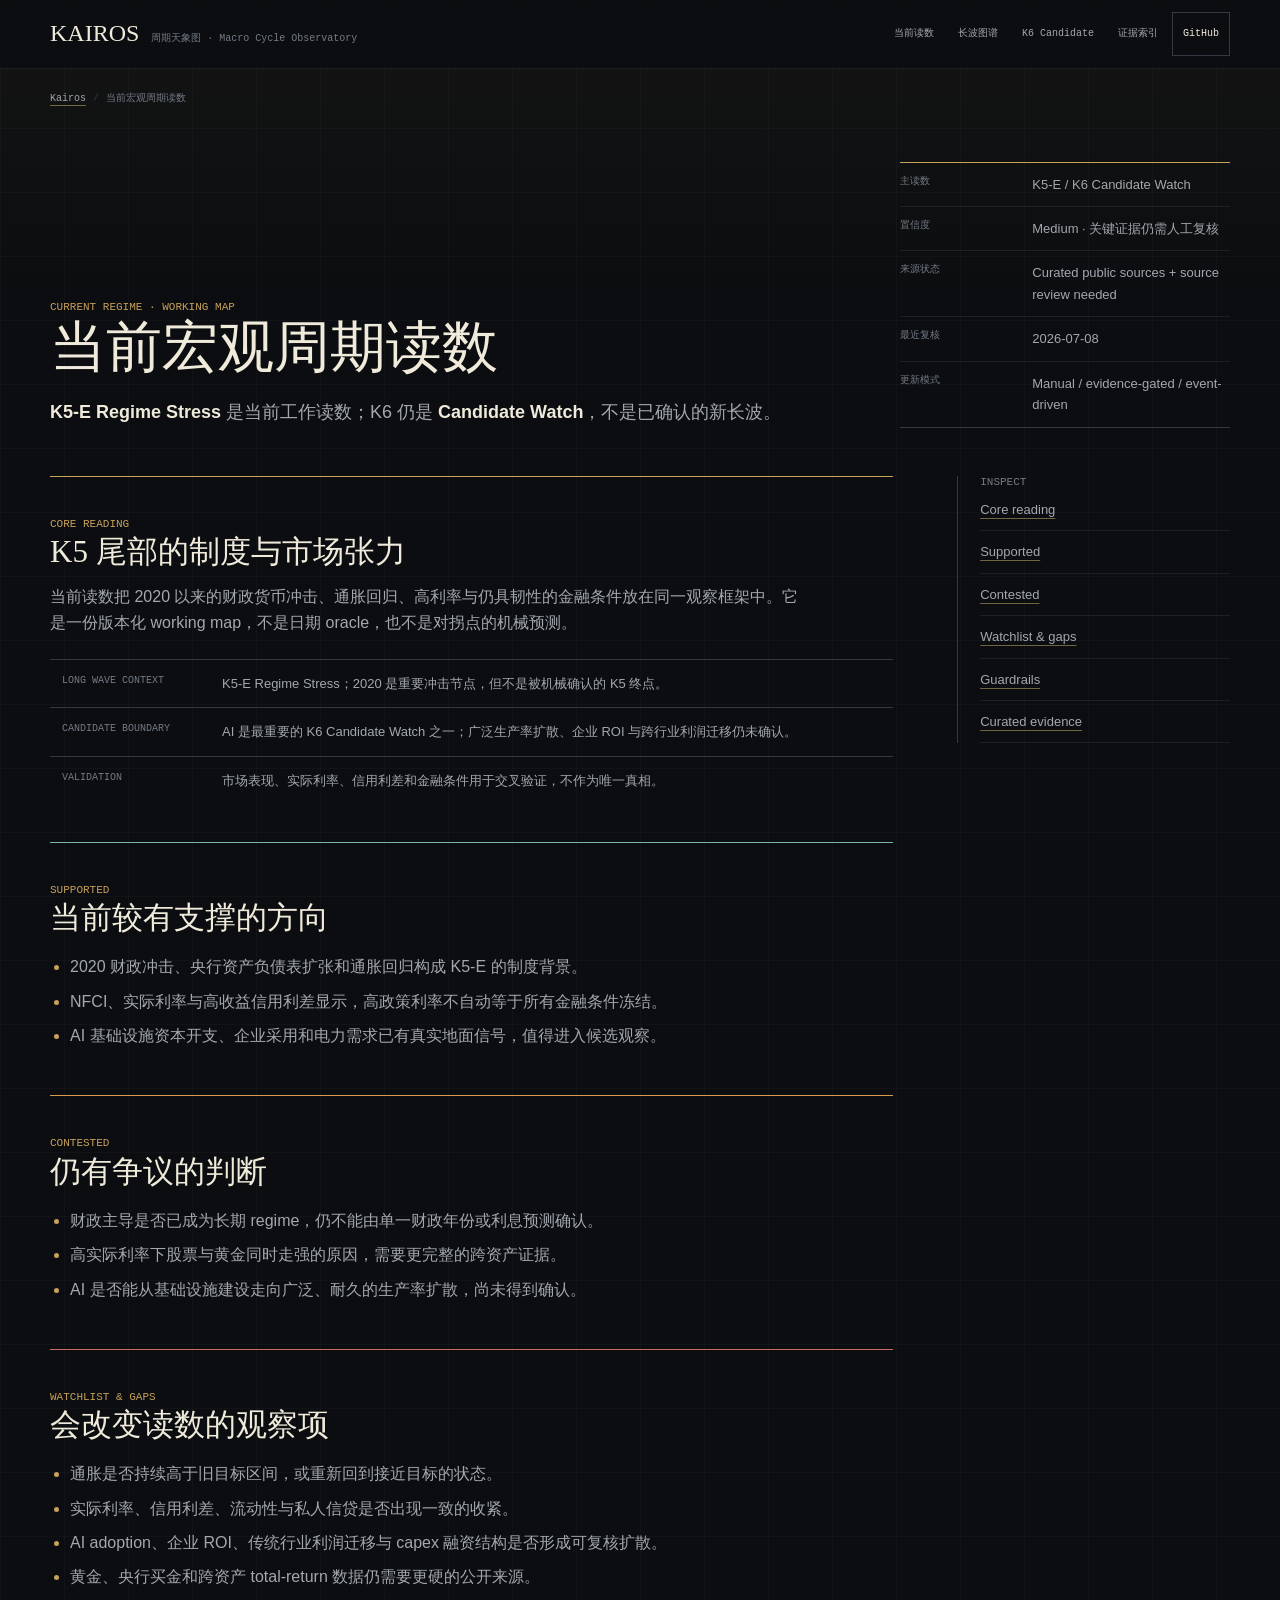
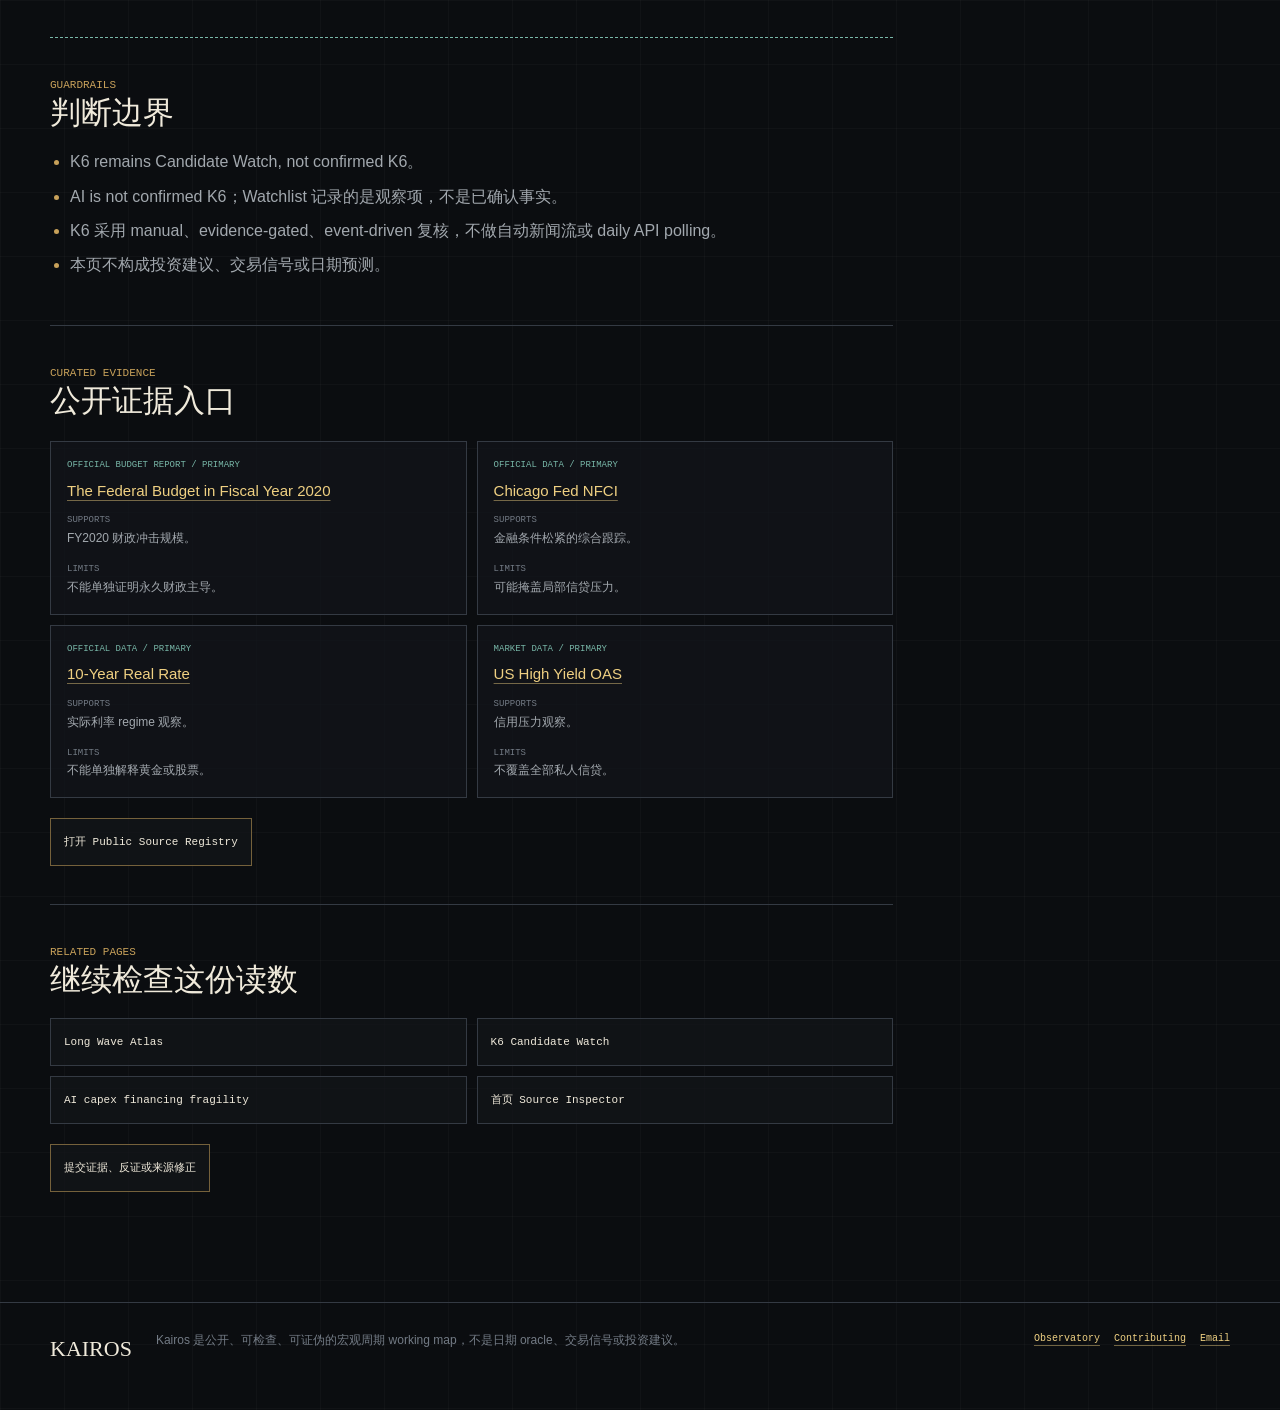
==== current-regime/index.html @ 4eb1f1d3 "feat: add indexable research pages for seo v0.2" ====
<!doctype html>
<html lang="zh-CN">
<head>
  <meta charset="utf-8">
  <meta name="viewport" content="width=device-width,initial-scale=1">
  <title>当前宏观周期读数 | Kairos 周期天象图</title>
  <meta name="description" content="Kairos 当前宏观周期工作读数：K5-E Regime Stress 与 K6 Candidate Watch，包含证据状态、争议、观察项和人工复核边界。">
  <meta name="robots" content="index, follow">
  <meta name="theme-color" content="#0b0d10">
  <link rel="canonical" href="https://kairos-atlas.com/current-regime/">
  <link rel="icon" href="/favicon.svg" type="image/svg+xml" sizes="any">
  <meta property="og:type" content="website">
  <meta property="og:site_name" content="Kairos · 周期天象图">
  <meta property="og:title" content="当前宏观周期读数 | Kairos 周期天象图">
  <meta property="og:description" content="K5-E Regime Stress 与 K6 Candidate Watch：一份带证据状态、争议与人工复核边界的工作地图。">
  <meta property="og:url" content="https://kairos-atlas.com/current-regime/">
  <meta property="og:image" content="https://kairos-atlas.com/assets/social/kairos-github-preview.png">
  <meta name="twitter:card" content="summary_large_image">
  <meta name="twitter:title" content="当前宏观周期读数 | Kairos">
  <meta name="twitter:description" content="K5-E Regime Stress / K6 Candidate Watch，manual、evidence-gated、event-driven。">
  <meta name="twitter:image" content="https://kairos-atlas.com/assets/social/kairos-github-preview.png">
  <link rel="stylesheet" href="/assets/css/research-pages.css">
  <script type="application/ld+json">
  {
    "@context":"https://schema.org",
    "@graph":[
      {
        "@type":"WebPage",
        "@id":"https://kairos-atlas.com/current-regime/#page",
        "url":"https://kairos-atlas.com/current-regime/",
        "name":"当前宏观周期读数 | Kairos 周期天象图",
        "description":"Kairos 当前宏观周期工作读数：K5-E Regime Stress 与 K6 Candidate Watch，包含证据状态、争议、观察项和人工复核边界。",
        "inLanguage":"zh-CN",
        "dateModified":"2026-07-11",
        "isAccessibleForFree":true,
        "image":"https://kairos-atlas.com/assets/social/kairos-github-preview.png"
      },
      {
        "@type":"BreadcrumbList",
        "itemListElement":[
          {"@type":"ListItem","position":1,"name":"Kairos","item":"https://kairos-atlas.com/"},
          {"@type":"ListItem","position":2,"name":"当前宏观周期读数","item":"https://kairos-atlas.com/current-regime/"}
        ]
      }
    ]
  }
  </script>
</head>
<body>
  <header class="topbar">
    <div class="shell topbar-inner">
      <a class="brand" href="/"><strong>KAIROS</strong><span>周期天象图 · Macro Cycle Observatory</span></a>
      <nav class="site-nav" aria-label="主要导航">
        <a href="/current-regime/" aria-current="page">当前读数</a>
        <a href="/long-wave-atlas/">长波图谱</a>
        <a href="/research/k6-candidate-watch/">K6 Candidate</a>
        <a href="/research/source-registry/">证据索引</a>
        <a class="github" href="https://github.com/nickzhuchen66/kairos-atlas">GitHub</a>
      </nav>
    </div>
  </header>

  <main>
    <div class="shell">
      <nav class="breadcrumb" aria-label="面包屑">
        <a href="/">Kairos</a><span aria-hidden="true">/</span><span>当前宏观周期读数</span>
      </nav>
      <header class="page-hero">
        <div>
          <div class="eyebrow">Current Regime · Working Map</div>
          <h1>当前宏观周期读数</h1>
          <p class="answer"><strong>K5-E Regime Stress</strong> 是当前工作读数；K6 仍是 <strong class="candidate">Candidate Watch</strong>，不是已确认的新长波。</p>
        </div>
        <div class="status-ledger" aria-label="当前读数状态">
          <div class="status-row"><span>主读数</span><span>K5-E / K6 Candidate Watch</span></div>
          <div class="status-row"><span>置信度</span><span>Medium · 关键证据仍需人工复核</span></div>
          <div class="status-row"><span>来源状态</span><span>Curated public sources + source review needed</span></div>
          <div class="status-row"><span>最近复核</span><span>2026-07-08</span></div>
          <div class="status-row"><span>更新模式</span><span>Manual / evidence-gated / event-driven</span></div>
        </div>
      </header>

      <div class="main-layout">
        <article class="prose">
          <section class="section" id="reading">
            <div class="section-label">Core Reading</div>
            <h2>K5 尾部的制度与市场张力</h2>
            <p>当前读数把 2020 以来的财政货币冲击、通胀回归、高利率与仍具韧性的金融条件放在同一观察框架中。它是一份版本化 working map，不是日期 oracle，也不是对拐点的机械预测。</p>
            <table class="signal-table">
              <tbody>
                <tr><th>Long Wave Context</th><td>K5-E Regime Stress；2020 是重要冲击节点，但不是被机械确认的 K5 终点。</td></tr>
                <tr><th>Candidate Boundary</th><td>AI 是最重要的 K6 Candidate Watch 之一；广泛生产率扩散、企业 ROI 与跨行业利润迁移仍未确认。</td></tr>
                <tr><th>Validation</th><td>市场表现、实际利率、信用利差和金融条件用于交叉验证，不作为唯一真相。</td></tr>
              </tbody>
            </table>
          </section>

          <section class="section supported" id="supported">
            <div class="section-label">Supported</div>
            <h2>当前较有支撑的方向</h2>
            <ul>
              <li>2020 财政冲击、央行资产负债表扩张和通胀回归构成 K5-E 的制度背景。</li>
              <li>NFCI、实际利率与高收益信用利差显示，高政策利率不自动等于所有金融条件冻结。</li>
              <li>AI 基础设施资本开支、企业采用和电力需求已有真实地面信号，值得进入候选观察。</li>
            </ul>
          </section>

          <section class="section contested" id="contested">
            <div class="section-label">Contested</div>
            <h2>仍有争议的判断</h2>
            <ul>
              <li>财政主导是否已成为长期 regime，仍不能由单一财政年份或利息预测确认。</li>
              <li>高实际利率下股票与黄金同时走强的原因，需要更完整的跨资产证据。</li>
              <li>AI 是否能从基础设施建设走向广泛、耐久的生产率扩散，尚未得到确认。</li>
            </ul>
          </section>

          <section class="section gaps" id="watchlist">
            <div class="section-label">Watchlist & Gaps</div>
            <h2>会改变读数的观察项</h2>
            <ul>
              <li>通胀是否持续高于旧目标区间，或重新回到接近目标的状态。</li>
              <li>实际利率、信用利差、流动性与私人信贷是否出现一致的收紧。</li>
              <li>AI adoption、企业 ROI、传统行业利润迁移与 capex 融资结构是否形成可复核扩散。</li>
              <li>黄金、央行买金和跨资产 total-return 数据仍需要更硬的公开来源。</li>
            </ul>
          </section>

          <section class="section guardrails" id="guardrails">
            <div class="section-label">Guardrails</div>
            <h2>判断边界</h2>
            <ul>
              <li>K6 remains Candidate Watch, not confirmed K6。</li>
              <li>AI is not confirmed K6；Watchlist 记录的是观察项，不是已确认事实。</li>
              <li>K6 采用 manual、evidence-gated、event-driven 复核，不做自动新闻流或 daily API polling。</li>
              <li>本页不构成投资建议、交易信号或日期预测。</li>
            </ul>
          </section>

          <section class="section" id="sources">
            <div class="section-label">Curated Evidence</div>
            <h2>公开证据入口</h2>
            <div class="source-list">
              <article class="source-card"><div class="source-type">official budget report / primary</div><h3><a href="https://www.cbo.gov/publication/57170">The Federal Budget in Fiscal Year 2020</a></h3><p><b>Supports</b><br>FY2020 财政冲击规模。</p><p><b>Limits</b><br>不能单独证明永久财政主导。</p></article>
              <article class="source-card"><div class="source-type">official data / primary</div><h3><a href="https://fred.stlouisfed.org/series/NFCI">Chicago Fed NFCI</a></h3><p><b>Supports</b><br>金融条件松紧的综合跟踪。</p><p><b>Limits</b><br>可能掩盖局部信贷压力。</p></article>
              <article class="source-card"><div class="source-type">official data / primary</div><h3><a href="https://fred.stlouisfed.org/series/DFII10">10-Year Real Rate</a></h3><p><b>Supports</b><br>实际利率 regime 观察。</p><p><b>Limits</b><br>不能单独解释黄金或股票。</p></article>
              <article class="source-card"><div class="source-type">market data / primary</div><h3><a href="https://fred.stlouisfed.org/series/BAMLH0A0HYM2">US High Yield OAS</a></h3><p><b>Supports</b><br>信用压力观察。</p><p><b>Limits</b><br>不覆盖全部私人信贷。</p></article>
            </div>
            <a class="action-link" href="/research/source-registry/">打开 Public Source Registry</a>
          </section>

          <section class="section" id="related">
            <div class="section-label">Related Pages</div>
            <h2>继续检查这份读数</h2>
            <div class="related-links">
              <a href="/long-wave-atlas/">Long Wave Atlas</a>
              <a href="/research/k6-candidate-watch/">K6 Candidate Watch</a>
              <a href="/research/ai-capex-financing-fragility/">AI capex financing fragility</a>
              <a href="/#evidence">首页 Source Inspector</a>
            </div>
            <a class="action-link" href="https://github.com/nickzhuchen66/kairos-atlas/issues/new/choose">提交证据、反证或来源修正</a>
          </section>
        </article>

        <aside class="side-index" aria-label="页内导航">
          <h2>Inspect</h2>
          <a href="#reading">Core reading</a>
          <a href="#supported">Supported</a>
          <a href="#contested">Contested</a>
          <a href="#watchlist">Watchlist & gaps</a>
          <a href="#guardrails">Guardrails</a>
          <a href="#sources">Curated evidence</a>
        </aside>
      </div>
    </div>
  </main>

  <footer class="page-footer">
    <div class="shell footer-inner">
      <div class="footer-brand">KAIROS</div>
      <div class="footer-note">Kairos 是公开、可检查、可证伪的宏观周期 working map，不是日期 oracle、交易信号或投资建议。</div>
      <div class="footer-links"><a href="/">Observatory</a><a href="/CONTRIBUTING.md">Contributing</a><a href="mailto:nickzhuchen@gmail.com">Email</a></div>
    </div>
  </footer>
</body>
</html>
---- assets/css/research-pages.css ----
:root{
  --night:#0b0d10;
  --panel:#12151a;
  --panel-2:#171b22;
  --ink:#f0eadb;
  --muted:#a2a8ae;
  --quiet:#737b85;
  --line:#343a43;
  --line-soft:rgba(255,255,255,.075);
  --brass:#c8a15a;
  --brass-2:#efd082;
  --history:#7fa8cf;
  --candidate:#78b7a8;
  --contested:#d99a4e;
  --gap:#c96b62;
  --font-body:"PingFang SC","Microsoft YaHei","Noto Sans SC",-apple-system,BlinkMacSystemFont,"Segoe UI",sans-serif;
  --font-display:"Songti SC","STSong","Noto Serif SC",Georgia,serif;
  --font-mono:"SFMono-Regular","IBM Plex Mono",Consolas,monospace;
}

*{box-sizing:border-box}
html{scroll-behavior:smooth}
body{
  margin:0;
  background:
    linear-gradient(180deg,rgba(200,161,90,.05),transparent 300px),
    linear-gradient(90deg,rgba(255,255,255,.025) 1px,transparent 1px),
    linear-gradient(rgba(255,255,255,.025) 1px,transparent 1px),
    var(--night);
  background-size:auto,64px 64px,64px 64px,auto;
  color:var(--ink);
  font-family:var(--font-body);
  line-height:1.65;
}
a{color:var(--brass-2);text-decoration-color:rgba(239,208,130,.45);text-underline-offset:4px}
a:hover{color:#fff1bd}
a:focus-visible{outline:2px solid var(--brass-2);outline-offset:4px}
img{max-width:100%}
.shell{width:min(1180px,calc(100% - 44px));margin:0 auto;min-width:0}
.topbar{border-bottom:1px solid var(--line-soft);background:rgba(11,13,16,.94)}
.topbar-inner{min-height:68px;display:flex;align-items:center;justify-content:space-between;gap:24px}
.brand{display:flex;align-items:baseline;gap:12px;color:var(--ink);text-decoration:none;min-width:0}
.brand strong{font-family:var(--font-display);font-size:24px;font-weight:500}
.brand span{color:var(--quiet);font-family:var(--font-mono);font-size:10px}
.site-nav{display:flex;align-items:center;justify-content:flex-end;gap:4px;min-width:0}
.site-nav a{min-height:44px;display:inline-flex;align-items:center;padding:8px 10px;color:var(--muted);font-family:var(--font-mono);font-size:10px;text-decoration:none}
.site-nav a:hover{color:var(--ink)}
.site-nav .github{border:1px solid var(--line);color:var(--ink)}
.breadcrumb{display:flex;flex-wrap:wrap;gap:7px;align-items:center;padding:22px 0 0;color:var(--quiet);font-family:var(--font-mono);font-size:10px}
.breadcrumb a{color:var(--muted)}
.breadcrumb span[aria-hidden="true"]{color:var(--line)}
.page-hero{display:grid;grid-template-columns:minmax(0,1.55fr) minmax(280px,.65fr);gap:64px;padding:54px 0 48px;align-items:end}
.eyebrow,.section-label{color:var(--brass);font-family:var(--font-mono);font-size:11px;text-transform:uppercase}
h1,h2,h3{font-family:var(--font-display);font-weight:500;margin:0;color:var(--ink)}
h1{max-width:880px;font-size:56px;line-height:1.08}
h2{font-size:31px;line-height:1.2}
h3{font-size:21px;line-height:1.3}
.answer{max-width:780px;margin:20px 0 0;color:var(--muted);font-size:18px;line-height:1.7}
.answer strong{color:var(--ink);font-weight:600}
.status-ledger{border-top:1px solid var(--brass);border-bottom:1px solid var(--line)}
.status-row{display:grid;grid-template-columns:118px minmax(0,1fr);gap:14px;padding:11px 0;border-top:1px solid var(--line-soft)}
.status-row:first-child{border-top:0}
.status-row span:first-child{color:var(--quiet);font-family:var(--font-mono);font-size:10px;text-transform:uppercase}
.status-row span:last-child{color:var(--muted);font-size:13px;overflow-wrap:anywhere}
.main-layout{display:grid;grid-template-columns:minmax(0,1.7fr) minmax(250px,.55fr);gap:64px;padding:0 0 72px}
.prose{min-width:0}
.section{padding:38px 0;border-top:1px solid var(--line)}
.section:first-child{border-top-color:var(--brass)}
.section p{max-width:760px;color:var(--muted);margin:14px 0 0}
.section ul{margin:18px 0 0;padding-left:20px;color:var(--muted)}
.section li{margin:8px 0}
.section li::marker{color:var(--brass)}
.section.supported{border-top-color:var(--candidate)}
.section.contested{border-top-color:var(--contested)}
.section.gaps{border-top-color:var(--gap)}
.section.guardrails{border-top-style:dashed;border-top-color:var(--candidate)}
.side-index{align-self:start;position:sticky;top:18px;border-left:1px solid var(--line);padding-left:22px}
.side-index h2{font-family:var(--font-mono);font-size:11px;color:var(--quiet);text-transform:uppercase}
.side-index a{display:block;padding:10px 0;border-bottom:1px solid var(--line-soft);font-size:13px;color:var(--muted)}
.related-links{display:grid;grid-template-columns:repeat(2,minmax(0,1fr));gap:10px;margin-top:20px}
.related-links a,.action-link{min-height:48px;display:flex;align-items:center;padding:11px 13px;border:1px solid var(--line);background:rgba(18,21,26,.72);color:var(--ink);font-family:var(--font-mono);font-size:11px;text-decoration:none}
.related-links a:hover,.action-link:hover{border-color:var(--brass);background:rgba(200,161,90,.06)}
.action-link{width:max-content;max-width:100%;margin-top:20px;border-color:rgba(200,161,90,.55)}
.phase-chain{display:grid;grid-template-columns:repeat(5,minmax(0,1fr));gap:8px;margin-top:24px}
.phase-node{position:relative;min-width:0;min-height:180px;padding:17px 14px;border:1px solid var(--line);background:rgba(18,21,26,.74)}
.phase-node::before{content:"";display:block;width:10px;height:10px;margin-bottom:16px;border:1px solid var(--brass);transform:rotate(45deg)}
.phase-node.current{border-color:var(--brass-2);background:rgba(200,161,90,.09)}
.phase-code{color:var(--brass-2);font-family:var(--font-mono);font-size:11px}
.phase-node h3{margin-top:8px;font-family:var(--font-body);font-size:15px}
.phase-node p{margin:8px 0 0;color:var(--quiet);font-family:var(--font-mono);font-size:10px;line-height:1.5}
.candidate-band{display:grid;grid-template-columns:minmax(0,1fr) auto;gap:20px;align-items:center;margin-top:12px;padding:16px;border:1px dashed var(--candidate);color:var(--muted);background:rgba(120,183,168,.04)}
.candidate-band strong{display:block;color:var(--candidate);font-family:var(--font-mono);font-size:12px}
.candidate-band span{font-size:13px}
.signal-table{width:100%;margin-top:22px;border-collapse:collapse}
.signal-table th,.signal-table td{padding:13px 12px;border-top:1px solid var(--line);vertical-align:top;text-align:left}
.signal-table th{width:160px;color:var(--quiet);font-family:var(--font-mono);font-size:10px;font-weight:400;text-transform:uppercase}
.signal-table td{color:var(--muted);font-size:13px}
.source-list{display:grid;grid-template-columns:repeat(2,minmax(0,1fr));gap:10px;margin-top:22px}
.source-card{min-width:0;padding:16px;border:1px solid var(--line);background:rgba(18,21,26,.74)}
.source-card .source-type{color:var(--candidate);font-family:var(--font-mono);font-size:9px;text-transform:uppercase}
.source-card h3{margin-top:8px;font-family:var(--font-body);font-size:15px}
.source-card p{margin:9px 0 0;color:var(--muted);font-size:12px}
.source-card b{color:var(--quiet);font-family:var(--font-mono);font-size:9px;font-weight:400;text-transform:uppercase}
.source-card a{overflow-wrap:anywhere}
.registry-groups{display:grid;gap:38px}
.registry-group{border-top:1px solid var(--line);padding-top:26px}
.registry-group-head{display:grid;grid-template-columns:minmax(0,1fr) auto;gap:16px;align-items:end}
.registry-count{color:var(--quiet);font-family:var(--font-mono);font-size:10px}
.principles{display:grid;grid-template-columns:repeat(3,minmax(0,1fr));gap:1px;margin-top:22px;background:var(--line)}
.principle{padding:18px;background:var(--panel)}
.principle strong{display:block;color:var(--brass-2);font-family:var(--font-mono);font-size:10px}
.principle p{margin:8px 0 0;color:var(--muted);font-size:12px}
.page-footer{border-top:1px solid var(--line);padding:28px 0 42px}
.footer-inner{display:grid;grid-template-columns:auto minmax(0,1fr) auto;gap:24px;align-items:start}
.footer-brand{font-family:var(--font-display);font-size:22px}
.footer-note{max-width:680px;color:var(--quiet);font-size:12px}
.footer-links{display:flex;flex-wrap:wrap;gap:14px;justify-content:flex-end;font-family:var(--font-mono);font-size:10px}
.mono{font-family:var(--font-mono)}
.candidate{color:var(--candidate)}
.brass{color:var(--brass-2)}

@media(max-width:900px){
  .topbar-inner{align-items:flex-start;flex-direction:column;padding:12px 0}
  .site-nav{width:100%;justify-content:flex-start;flex-wrap:wrap}
  .page-hero,.main-layout{grid-template-columns:minmax(0,1fr);gap:30px}
  .side-index{position:static;border-left:0;border-top:1px solid var(--line);padding:22px 0 0}
  .phase-chain{grid-template-columns:repeat(2,minmax(0,1fr))}
  .phase-node.current{grid-column:span 2}
  .footer-inner{grid-template-columns:minmax(0,1fr)}
  .footer-links{justify-content:flex-start}
}

@media(max-width:560px){
  .shell{width:calc(100% - 28px)}
  .topbar-inner{gap:10px}
  .brand{width:100%;justify-content:space-between;gap:8px}
  .brand strong{font-size:22px}
  .brand span{text-align:right}
  .site-nav{display:grid;grid-template-columns:repeat(2,minmax(0,1fr));gap:2px}
  .site-nav a{justify-content:center;padding:8px 4px;border:1px solid var(--line-soft);text-align:center}
  .site-nav .github{grid-column:span 2}
  .breadcrumb{padding-top:16px}
  .page-hero{padding:36px 0 34px}
  h1{font-size:40px;overflow-wrap:anywhere}
  h2{font-size:27px}
  .answer{font-size:16px}
  .main-layout{padding-bottom:52px}
  .section{padding:30px 0}
  .status-row{grid-template-columns:90px minmax(0,1fr)}
  .phase-chain,.source-list,.related-links,.principles{grid-template-columns:minmax(0,1fr)}
  .phase-node,.phase-node.current{grid-column:auto;min-height:0}
  .candidate-band{grid-template-columns:minmax(0,1fr)}
  .signal-table,.signal-table tbody,.signal-table tr,.signal-table th,.signal-table td{display:block;width:100%}
  .signal-table tr{padding:12px 0;border-top:1px solid var(--line)}
  .signal-table th,.signal-table td{padding:3px 0;border:0}
  .registry-group-head{grid-template-columns:minmax(0,1fr)}
}

@media(prefers-reduced-motion:reduce){
  html{scroll-behavior:auto}
}
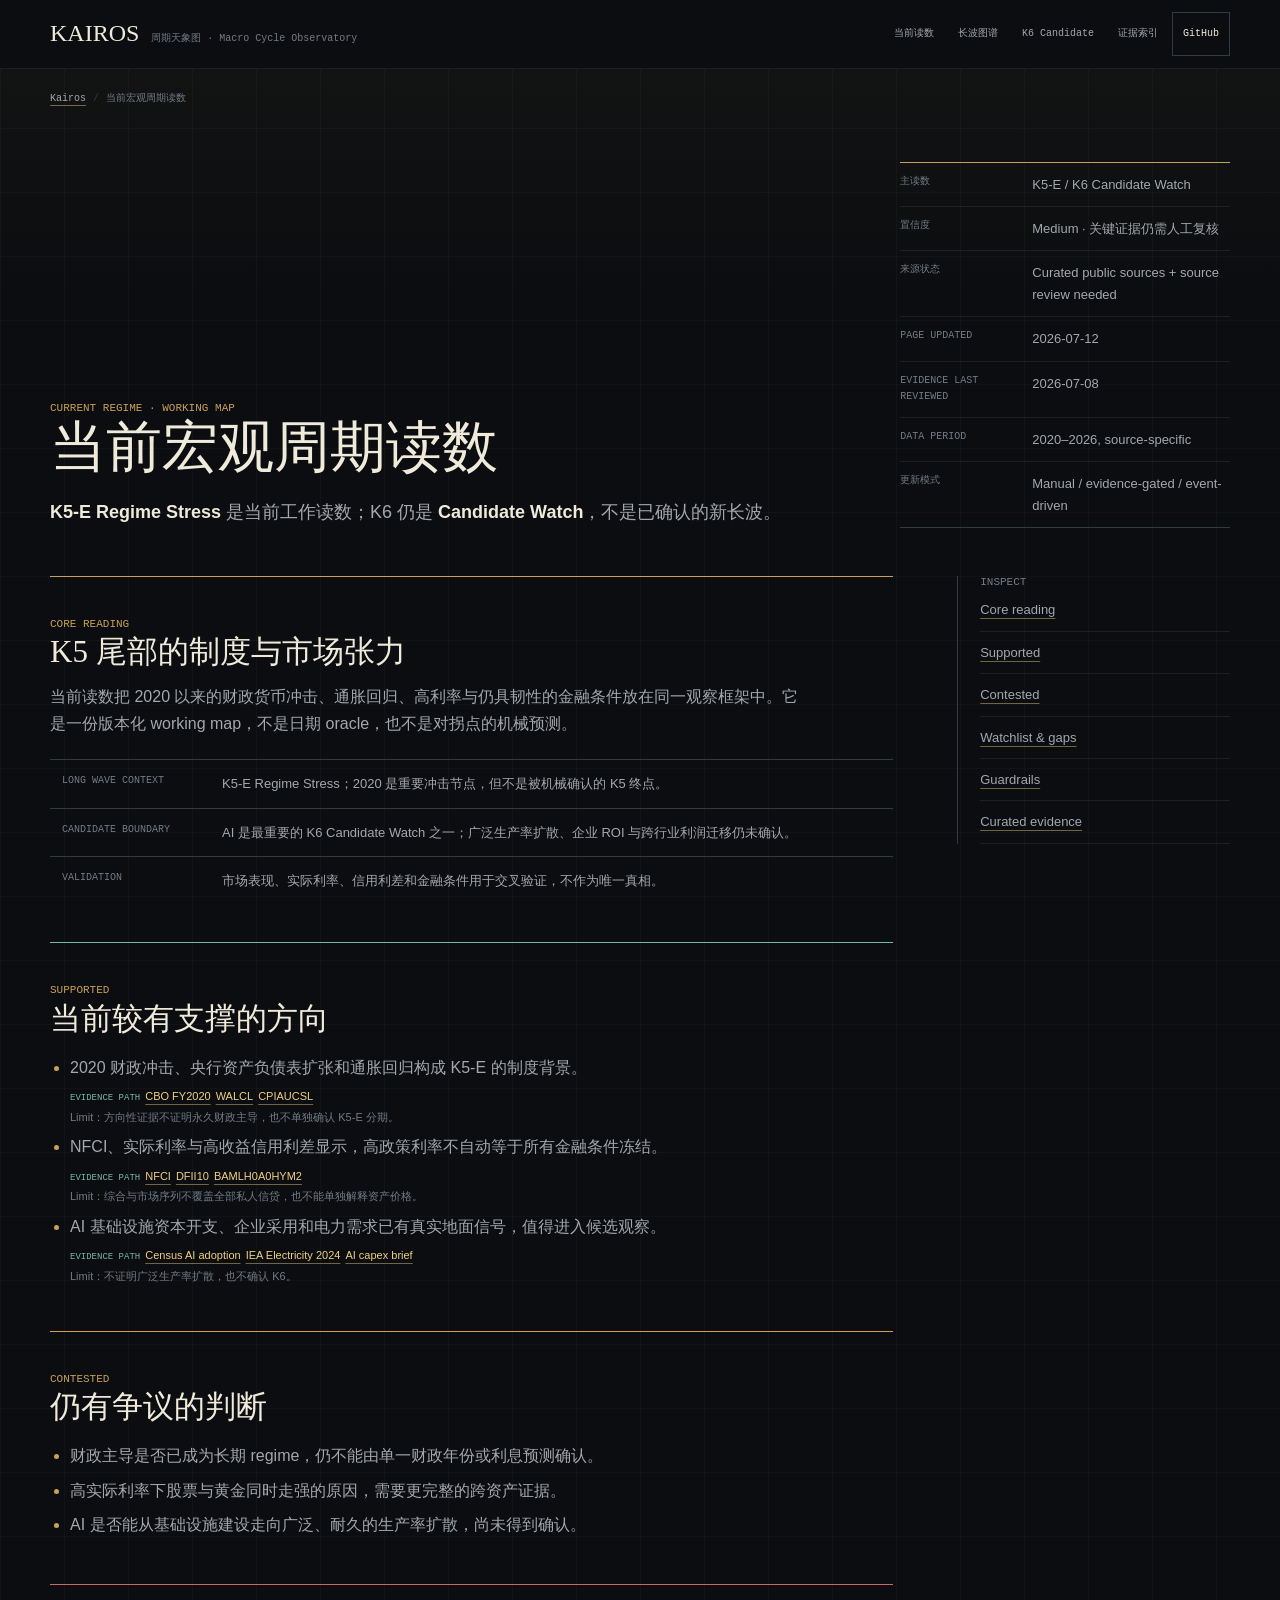
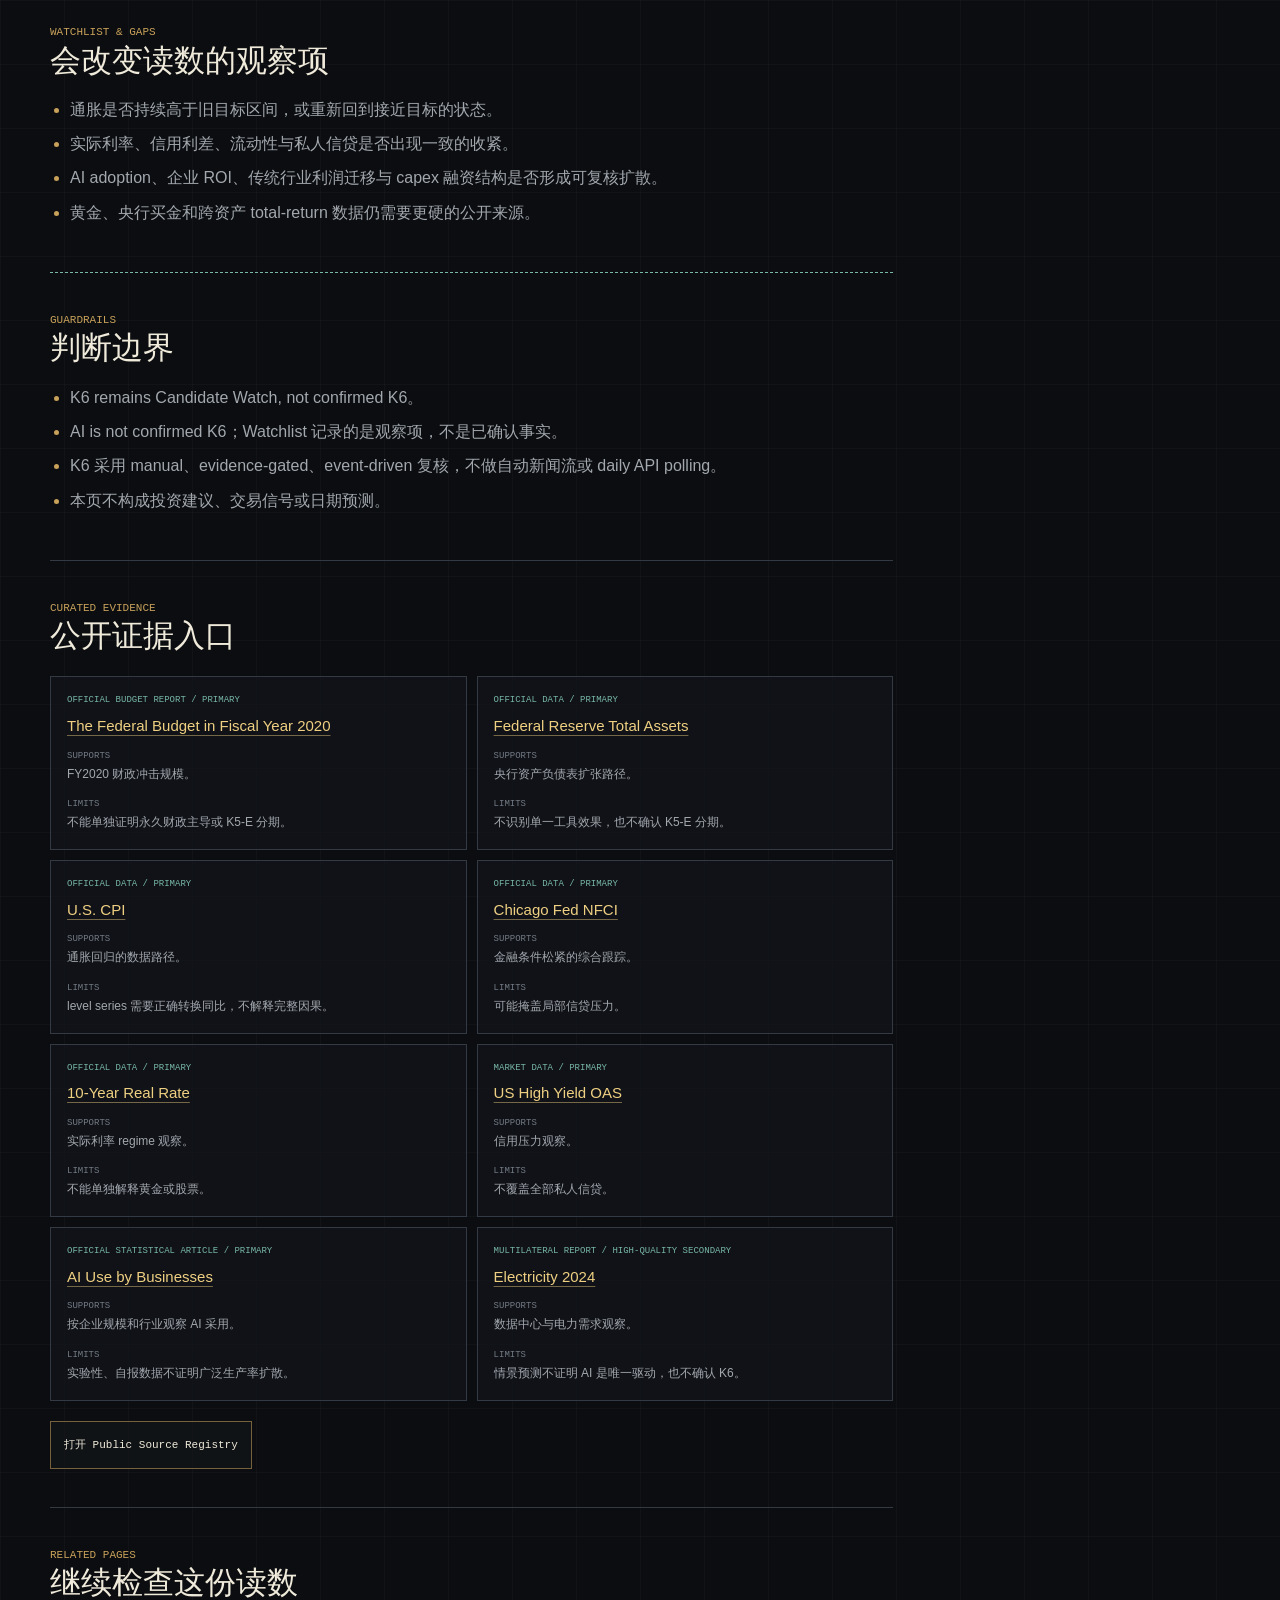
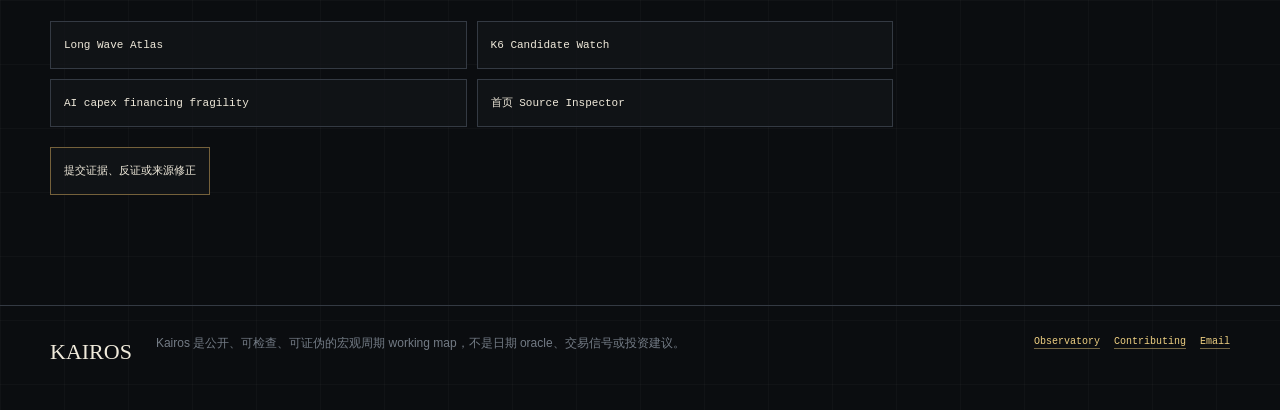
==== commit 1ddb8474: "feat: harden seo research surfaces" ====
--- a/current-regime/index.html
+++ b/current-regime/index.html
@@ -31,7 +31,7 @@
         "name":"当前宏观周期读数 | Kairos 周期天象图",
         "description":"Kairos 当前宏观周期工作读数：K5-E Regime Stress 与 K6 Candidate Watch，包含证据状态、争议、观察项和人工复核边界。",
         "inLanguage":"zh-CN",
-        "dateModified":"2026-07-11",
+        "dateModified":"2026-07-12",
         "isAccessibleForFree":true,
         "image":"https://kairos-atlas.com/assets/social/kairos-github-preview.png"
       },
@@ -75,7 +75,9 @@
           <div class="status-row"><span>主读数</span><span>K5-E / K6 Candidate Watch</span></div>
           <div class="status-row"><span>置信度</span><span>Medium · 关键证据仍需人工复核</span></div>
           <div class="status-row"><span>来源状态</span><span>Curated public sources + source review needed</span></div>
-          <div class="status-row"><span>最近复核</span><span>2026-07-08</span></div>
+          <div class="status-row"><span>Page updated</span><span>2026-07-12</span></div>
+          <div class="status-row"><span>Evidence last reviewed</span><span>2026-07-08</span></div>
+          <div class="status-row"><span>Data period</span><span>2020–2026, source-specific</span></div>
           <div class="status-row"><span>更新模式</span><span>Manual / evidence-gated / event-driven</span></div>
         </div>
       </header>
@@ -99,9 +101,9 @@
             <div class="section-label">Supported</div>
             <h2>当前较有支撑的方向</h2>
             <ul>
-              <li>2020 财政冲击、央行资产负债表扩张和通胀回归构成 K5-E 的制度背景。</li>
-              <li>NFCI、实际利率与高收益信用利差显示，高政策利率不自动等于所有金融条件冻结。</li>
-              <li>AI 基础设施资本开支、企业采用和电力需求已有真实地面信号，值得进入候选观察。</li>
+              <li>2020 财政冲击、央行资产负债表扩张和通胀回归构成 K5-E 的制度背景。<span class="evidence-path"><b>Evidence path</b><a href="#evidence-fiscal-shock">CBO FY2020</a><a href="#evidence-balance-sheet">WALCL</a><a href="#evidence-inflation">CPIAUCSL</a><span class="limit">Limit：方向性证据不证明永久财政主导，也不单独确认 K5-E 分期。</span></span></li>
+              <li>NFCI、实际利率与高收益信用利差显示，高政策利率不自动等于所有金融条件冻结。<span class="evidence-path"><b>Evidence path</b><a href="#evidence-financial-conditions">NFCI</a><a href="#evidence-real-rates">DFII10</a><a href="#evidence-credit-stress">BAMLH0A0HYM2</a><span class="limit">Limit：综合与市场序列不覆盖全部私人信贷，也不能单独解释资产价格。</span></span></li>
+              <li>AI 基础设施资本开支、企业采用和电力需求已有真实地面信号，值得进入候选观察。<span class="evidence-path"><b>Evidence path</b><a href="#evidence-ai-adoption">Census AI adoption</a><a href="#evidence-ai-electricity">IEA Electricity 2024</a><a href="/research/ai-capex-financing-fragility/">AI capex brief</a><span class="limit">Limit：不证明广泛生产率扩散，也不确认 K6。</span></span></li>
             </ul>
           </section>
 
@@ -141,10 +143,14 @@
             <div class="section-label">Curated Evidence</div>
             <h2>公开证据入口</h2>
             <div class="source-list">
-              <article class="source-card"><div class="source-type">official budget report / primary</div><h3><a href="https://www.cbo.gov/publication/57170">The Federal Budget in Fiscal Year 2020</a></h3><p><b>Supports</b><br>FY2020 财政冲击规模。</p><p><b>Limits</b><br>不能单独证明永久财政主导。</p></article>
-              <article class="source-card"><div class="source-type">official data / primary</div><h3><a href="https://fred.stlouisfed.org/series/NFCI">Chicago Fed NFCI</a></h3><p><b>Supports</b><br>金融条件松紧的综合跟踪。</p><p><b>Limits</b><br>可能掩盖局部信贷压力。</p></article>
-              <article class="source-card"><div class="source-type">official data / primary</div><h3><a href="https://fred.stlouisfed.org/series/DFII10">10-Year Real Rate</a></h3><p><b>Supports</b><br>实际利率 regime 观察。</p><p><b>Limits</b><br>不能单独解释黄金或股票。</p></article>
-              <article class="source-card"><div class="source-type">market data / primary</div><h3><a href="https://fred.stlouisfed.org/series/BAMLH0A0HYM2">US High Yield OAS</a></h3><p><b>Supports</b><br>信用压力观察。</p><p><b>Limits</b><br>不覆盖全部私人信贷。</p></article>
+              <article class="source-card" id="evidence-fiscal-shock"><div class="source-type">official budget report / primary</div><h3><a href="https://www.cbo.gov/publication/57170">The Federal Budget in Fiscal Year 2020</a></h3><p><b>Supports</b><br>FY2020 财政冲击规模。</p><p><b>Limits</b><br>不能单独证明永久财政主导或 K5-E 分期。</p></article>
+              <article class="source-card" id="evidence-balance-sheet"><div class="source-type">official data / primary</div><h3><a href="https://fred.stlouisfed.org/series/WALCL">Federal Reserve Total Assets</a></h3><p><b>Supports</b><br>央行资产负债表扩张路径。</p><p><b>Limits</b><br>不识别单一工具效果，也不确认 K5-E 分期。</p></article>
+              <article class="source-card" id="evidence-inflation"><div class="source-type">official data / primary</div><h3><a href="https://fred.stlouisfed.org/series/CPIAUCSL">U.S. CPI</a></h3><p><b>Supports</b><br>通胀回归的数据路径。</p><p><b>Limits</b><br>level series 需要正确转换同比，不解释完整因果。</p></article>
+              <article class="source-card" id="evidence-financial-conditions"><div class="source-type">official data / primary</div><h3><a href="https://fred.stlouisfed.org/series/NFCI">Chicago Fed NFCI</a></h3><p><b>Supports</b><br>金融条件松紧的综合跟踪。</p><p><b>Limits</b><br>可能掩盖局部信贷压力。</p></article>
+              <article class="source-card" id="evidence-real-rates"><div class="source-type">official data / primary</div><h3><a href="https://fred.stlouisfed.org/series/DFII10">10-Year Real Rate</a></h3><p><b>Supports</b><br>实际利率 regime 观察。</p><p><b>Limits</b><br>不能单独解释黄金或股票。</p></article>
+              <article class="source-card" id="evidence-credit-stress"><div class="source-type">market data / primary</div><h3><a href="https://fred.stlouisfed.org/series/BAMLH0A0HYM2">US High Yield OAS</a></h3><p><b>Supports</b><br>信用压力观察。</p><p><b>Limits</b><br>不覆盖全部私人信贷。</p></article>
+              <article class="source-card" id="evidence-ai-adoption"><div class="source-type">official statistical article / primary</div><h3><a href="https://www.census.gov/library/stories/2026/05/ai-use-businesses.html">AI Use by Businesses</a></h3><p><b>Supports</b><br>按企业规模和行业观察 AI 采用。</p><p><b>Limits</b><br>实验性、自报数据不证明广泛生产率扩散。</p></article>
+              <article class="source-card" id="evidence-ai-electricity"><div class="source-type">multilateral report / high-quality secondary</div><h3><a href="https://www.iea.org/reports/electricity-2024">Electricity 2024</a></h3><p><b>Supports</b><br>数据中心与电力需求观察。</p><p><b>Limits</b><br>情景预测不证明 AI 是唯一驱动，也不确认 K6。</p></article>
             </div>
             <a class="action-link" href="/research/source-registry/">打开 Public Source Registry</a>
           </section>
--- a/assets/css/research-pages.css
+++ b/assets/css/research-pages.css
@@ -70,6 +70,10 @@
 .section ul{margin:18px 0 0;padding-left:20px;color:var(--muted)}
 .section li{margin:8px 0}
 .section li::marker{color:var(--brass)}
+.evidence-path{display:block;margin-top:7px;color:var(--quiet);font-size:11px;line-height:1.55}
+.evidence-path b{color:var(--candidate);font-family:var(--font-mono);font-size:9px;font-weight:500;text-transform:uppercase}
+.evidence-path a{margin-left:5px}
+.evidence-path .limit{display:block;margin-top:3px;color:var(--quiet)}
 .section.supported{border-top-color:var(--candidate)}
 .section.contested{border-top-color:var(--contested)}
 .section.gaps{border-top-color:var(--gap)}
@@ -102,6 +106,7 @@
 .source-card p{margin:9px 0 0;color:var(--muted);font-size:12px}
 .source-card b{color:var(--quiet);font-family:var(--font-mono);font-size:9px;font-weight:400;text-transform:uppercase}
 .source-card a{overflow-wrap:anywhere}
+.source-card:target{border-color:var(--brass-2);background:rgba(200,161,90,.08);scroll-margin-top:18px}
 .registry-groups{display:grid;gap:38px}
 .registry-group{border-top:1px solid var(--line);padding-top:26px}
 .registry-group-head{display:grid;grid-template-columns:minmax(0,1fr) auto;gap:16px;align-items:end}
